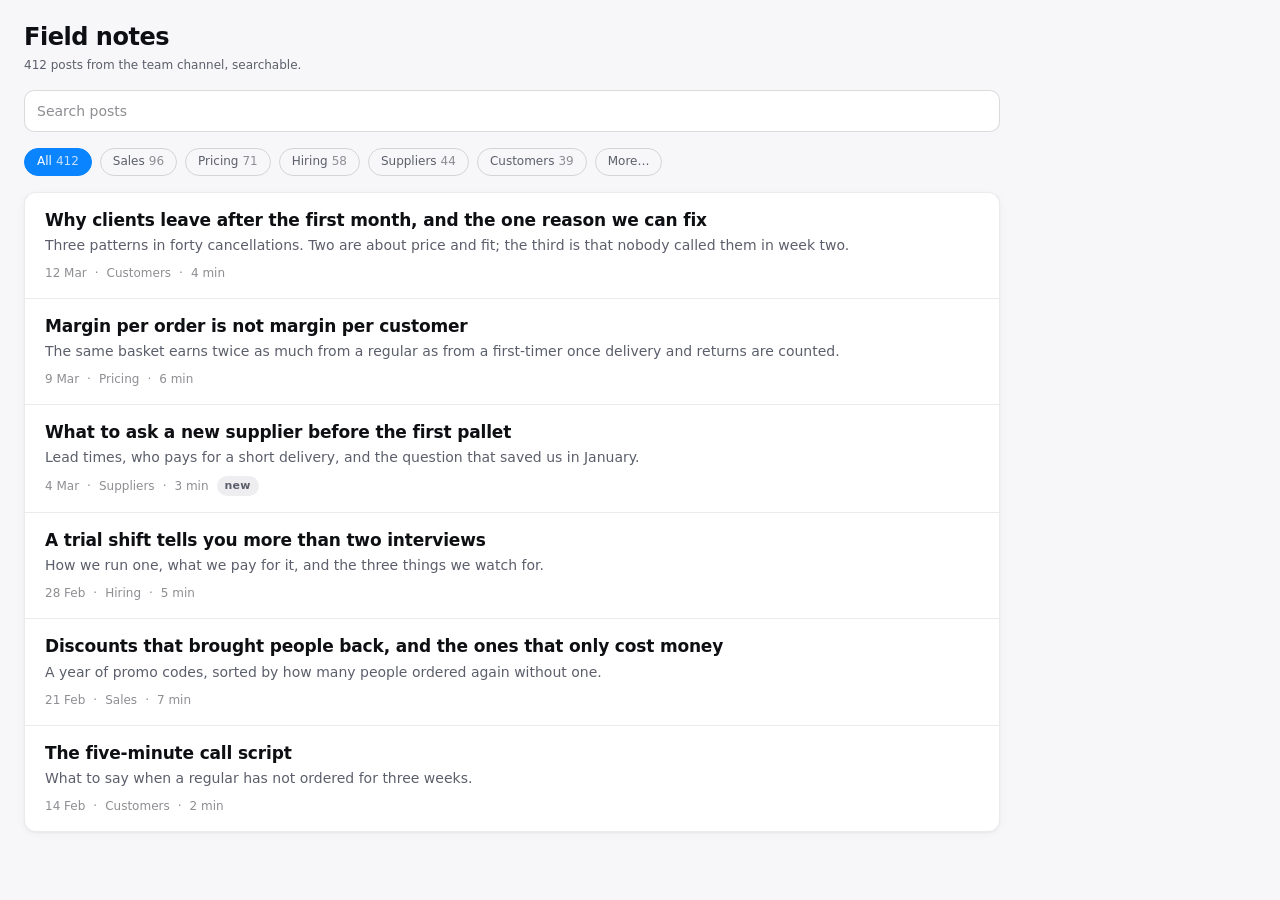
==== templates/patterns/index.html @ 23651fee "feat: screens people read, and a database template that lasts past one request (2.12.0) A third app " ====
<!doctype html>
<html lang="en">
<head>
<meta charset="utf-8" />
<meta name="viewport" content="width=device-width, initial-scale=1, viewport-fit=cover" />
<title>patterns</title>

<!--
  THE TWO OTHER KINDS OF SCREEN, next to the starter's form-and-records one.

  `design.md` -> "What kind of screen is it" names three kinds: sorting,
  reading, entering. The starter shows entering and a short record list. This
  page shows the other two as they should look, built only from classes in
  the starter's app.css:

    #library   a list of TEXTS: chips to filter, a search field with a label,
               rows with a headline, an excerpt and metadata underneath
    #post      one text on its own screen: .reader, .article-title, .lead,
               .prose, .pull
    #orders    a list of RECORDS to go through: .row-title / .row-sub /
               .row-meta, a status badge on the few rows that need it

  Copy the markup, not the words. It is not part of any app and is not
  deployed; it exists so the shape you copy is a shape made for your kind of
  screen. Look at it framed, from the templates directory:

    python templates/preview.py --app templates
    http://127.0.0.1:8765/__shell?entry=/patterns/index.html%23library

  The <head> script is the starter's, shortened: handshake, appearance,
  device. A real app copies the starter's whole block.
-->
<script>
  (function () {
    var root = document.documentElement;
    var framed = false;
    var media = window.matchMedia('(prefers-color-scheme: dark)');
    root.dataset.appearance = media.matches ? 'dark' : 'light';
    window.__device = 'desktop';

    window.addEventListener('message', function (event) {
      var data = event.data;
      if (!data || typeof data.type !== 'string') return;
      var payload = data.payload || {};
      if (data.type === 'manaurum:init' || data.type === 'manaurum:theme-change') {
        framed = true;
        if (payload.appearance) root.dataset.appearance = payload.appearance;
        if (payload.accent) root.dataset.accent = payload.accent;
      }
      if ((data.type === 'manaurum:init' || data.type === 'manaurum:device-change') && payload.device) {
        window.__device = payload.device;
        if (document.body) document.body.dataset.device = payload.device;
      }
      if (data.type === 'manaurum:init') {
        event.source.postMessage({ type: 'manaurum:ready' }, event.origin);
      }
    });
  })();
</script>

<link rel="stylesheet" href="../v2-starter/src/static/app.css" />
</head>

<body>
  <div class="app">

    <!-- READING, the list. The headline is the content, so it is the biggest
         thing in the row and it wraps instead of truncating. Date, topic and
         length sit UNDER the text: they vary in length, and on the right
         they would make a jagged edge and squeeze the headline. -->
    <div data-view="library">
      <header class="page-header">
        <div>
          <h1>Field notes</h1>
          <p class="subtitle">412 posts from the team channel, searchable.</p>
        </div>
      </header>

      <div>
        <div class="toolbar">
          <!-- The forms rule still holds in a toolbar: a label exists, it is
               just not shown. `.toolbar > .field` takes the free width. -->
          <div class="field">
            <label class="field-label sr-only" for="q">Search posts</label>
            <input class="input" id="q" type="search" placeholder="Search posts" />
          </div>
        </div>

        <!-- Filters. Quiet until chosen; only the chosen one is accent.
             Seven, not thirteen: the rest would go behind a <select>. -->
        <div class="chips" role="group" aria-label="Topic" id="topics">
          <button class="chip" type="button" aria-pressed="true">All <span class="chip-n">412</span></button>
          <button class="chip" type="button" aria-pressed="false">Sales <span class="chip-n">96</span></button>
          <button class="chip" type="button" aria-pressed="false">Pricing <span class="chip-n">71</span></button>
          <button class="chip" type="button" aria-pressed="false">Hiring <span class="chip-n">58</span></button>
          <button class="chip" type="button" aria-pressed="false">Suppliers <span class="chip-n">44</span></button>
          <button class="chip" type="button" aria-pressed="false">Customers <span class="chip-n">39</span></button>
          <button class="chip" type="button" aria-pressed="false">More&hellip;</button>
        </div>
      </div>

      <section class="card card-flush">
        <ul class="list" id="posts">
          <li class="row row-text is-interactive" data-id="leave" tabindex="0">
            <div class="row-main">
              <span class="row-headline">Why clients leave after the first month, and the one reason we can fix</span>
              <span class="row-excerpt">Three patterns in forty cancellations. Two are about price and fit; the third is that nobody called them in week two.</span>
              <span class="row-foot"><span>12 Mar</span><span>Customers</span><span>4 min</span></span>
            </div>
          </li>
          <li class="row row-text is-interactive" data-id="margin" tabindex="0">
            <div class="row-main">
              <span class="row-headline">Margin per order is not margin per customer</span>
              <span class="row-excerpt">The same basket earns twice as much from a regular as from a first-timer once delivery and returns are counted.</span>
              <span class="row-foot"><span>9 Mar</span><span>Pricing</span><span>6 min</span></span>
            </div>
          </li>
          <li class="row row-text is-interactive" data-id="supplier" tabindex="0">
            <div class="row-main">
              <span class="row-headline">What to ask a new supplier before the first pallet</span>
              <span class="row-excerpt">Lead times, who pays for a short delivery, and the question that saved us in January.</span>
              <span class="row-foot"><span>4 Mar</span><span>Suppliers</span><span>3 min</span><span class="badge">new</span></span>
            </div>
          </li>
          <li class="row row-text is-interactive" data-id="hiring" tabindex="0">
            <div class="row-main">
              <span class="row-headline">A trial shift tells you more than two interviews</span>
              <span class="row-excerpt">How we run one, what we pay for it, and the three things we watch for.</span>
              <span class="row-foot"><span>28 Feb</span><span>Hiring</span><span>5 min</span></span>
            </div>
          </li>
          <li class="row row-text is-interactive" data-id="discounts" tabindex="0">
            <div class="row-main">
              <span class="row-headline">Discounts that brought people back, and the ones that only cost money</span>
              <span class="row-excerpt">A year of promo codes, sorted by how many people ordered again without one.</span>
              <span class="row-foot"><span>21 Feb</span><span>Sales</span><span>7 min</span></span>
            </div>
          </li>
          <li class="row row-text is-interactive" data-id="calls" tabindex="0">
            <div class="row-main">
              <span class="row-headline">The five-minute call script</span>
              <span class="row-excerpt">What to say when a regular has not ordered for three weeks.</span>
              <span class="row-foot"><span>14 Feb</span><span>Customers</span><span>2 min</span></span>
            </div>
          </li>
        </ul>
      </section>
    </div><!-- /view: library -->

    <!-- READING, one text. No card: the text is the surface. A reading
         screen has almost no accent - the back link and the links in the
         text. The pulled quote is grey on purpose. -->
    <div data-view="post" hidden>
      <article class="reader">
        <!-- The way back sits in the text column, not at the window edge:
             on a wide window the two would be a screen apart. -->
        <div class="toolbar">
          <a class="btn btn-ghost" href="#library">&larr; All posts</a>
        </div>
        <h1 class="article-title">Why clients leave after the first month, and the one reason we can fix</h1>
        <p class="article-meta"><span>12 March 2026</span><span>Customers</span><span>4 min read</span></p>
        <p class="lead">We read forty cancellation notes side by side. Most reasons were out of our hands. One was not, and it costs a phone call.</p>
        <div class="prose">
          <p>Every cancellation note since September went into one table: when the customer joined, how many orders they placed, what they wrote when they left. Forty of them, and three patterns.</p>
          <h2>Price and fit</h2>
          <p>Half left because the product was not for them, or not at that price. That is a question for the landing page, not for the first month, and <a href="#library">the pricing notes</a> cover it.</p>
          <blockquote class="pull">
            Nobody asked how the first two weeks went. I assumed nobody would notice if I stopped.
            <cite>one of the forty</cite>
          </blockquote>
          <h2>Silence in week two</h2>
          <p>The rest had one thing in common: no contact between the welcome message and the first invoice. The customers who got a call in week two stayed at three times the rate.</p>
          <ul>
            <li>Call on day ten, not day thirty.</li>
            <li>Ask one question: what almost made you stop?</li>
            <li>Write the answer down where the next person will see it.</li>
          </ul>
          <p>That is the whole change. It is in the call script from February.</p>
        </div>
      </article>
    </div><!-- /view: post -->

    <!-- SORTING. Records, so the old row is right: the name is a label, it
         truncates, and short even values (an amount, a date) hug the right.
         One badge, on the one row that needs a decision. One primary. -->
    <div data-view="orders" hidden>
      <header class="page-header">
        <div>
          <h1>Orders</h1>
          <p class="subtitle">This week, oldest first.</p>
        </div>
        <div class="header-actions">
          <button class="btn btn-primary" type="button">New order</button>
        </div>
      </header>

      <div class="chips" role="group" aria-label="Status">
        <button class="chip" type="button" aria-pressed="true">Open <span class="chip-n">7</span></button>
        <button class="chip" type="button" aria-pressed="false">Delivered <span class="chip-n">23</span></button>
        <button class="chip" type="button" aria-pressed="false">Cancelled <span class="chip-n">2</span></button>
      </div>

      <section class="card card-flush">
        <ul class="list">
          <li class="row is-interactive" data-id="312" tabindex="0">
            <div class="row-main"><span class="row-title">Ivanova Maria</span><span class="row-sub">#312 &middot; 4 items &middot; pickup</span></div>
            <span class="badge badge-danger">overdue</span>
            <span class="row-meta">2 480 ₽</span>
          </li>
          <li class="row is-interactive" data-id="313" tabindex="0">
            <div class="row-main"><span class="row-title">Petrov Alexei</span><span class="row-sub">#313 &middot; 1 item &middot; delivery</span></div>
            <span class="row-meta">890 ₽</span>
          </li>
          <li class="row is-interactive" data-id="314" tabindex="0">
            <div class="row-main"><span class="row-title">Kafe Solnce</span><span class="row-sub">#314 &middot; 12 items &middot; delivery</span></div>
            <span class="row-meta">14 200 ₽</span>
          </li>
          <li class="row is-interactive" data-id="315" tabindex="0">
            <div class="row-main"><span class="row-title">Sidorova Anna</span><span class="row-sub">#315 &middot; 2 items &middot; pickup</span></div>
            <span class="row-meta">1 150 ₽</span>
          </li>
          <li class="row is-interactive" data-id="316" tabindex="0">
            <div class="row-main"><span class="row-title">Orlov Dmitry</span><span class="row-sub">#316 &middot; 3 items &middot; delivery</span></div>
            <span class="row-meta">3 040 ₽</span>
          </li>
          <li class="row is-interactive" data-id="317" tabindex="0">
            <div class="row-main"><span class="row-title">Studio Linia</span><span class="row-sub">#317 &middot; 6 items &middot; delivery</span></div>
            <span class="row-meta">7 600 ₽</span>
          </li>
          <li class="row is-interactive" data-id="318" tabindex="0">
            <div class="row-main"><span class="row-title">Morozov Ilya</span><span class="row-sub">#318 &middot; 1 item &middot; pickup</span></div>
            <span class="row-meta">420 ₽</span>
          </li>
        </ul>
      </section>
    </div><!-- /view: orders -->

  </div>

<script>
  document.body.dataset.device = window.__device;

  // A chip group is single-choice here: one handler per group, and the state
  // lives in aria-pressed, which is also what paints it.
  document.querySelectorAll('.chips').forEach(function (group) {
    group.addEventListener('click', function (e) {
      var chip = e.target.closest('.chip');
      if (!chip) return;
      group.querySelectorAll('.chip').forEach(function (c) {
        c.setAttribute('aria-pressed', c === chip ? 'true' : 'false');
      });
    });
  });

  document.getElementById('posts').addEventListener('click', function (e) {
    var row = e.target.closest('.row[data-id]');
    if (row) location.hash = 'post';
  });

  var views = Array.prototype.slice.call(document.querySelectorAll('[data-view]'));
  function route() {
    var name = location.hash.slice(1).split('/')[0];
    var known = views.some(function (el) { return el.dataset.view === name; });
    views.forEach(function (el) { el.hidden = el.dataset.view !== (known ? name : 'library'); });
  }
  window.addEventListener('hashchange', route);
  route();
</script>
</body>
</html>
---- templates/v2-starter/src/static/app.css ----
/* ============================================================================
   my-app — stylesheet
   ----------------------------------------------------------------------------
   A v2 app is an ISOLATED IFRAME that serves its own CSS. Nothing from the
   Manaurum shell cascades in: no reset, no fonts, no tokens, no component
   classes. That is the whole design contract. You are not styling a React
   island inside our app — you are building a small, self-contained web page
   that has to look like it belongs next to ours.

   So this file is deliberately complete: it is the design system for your app.
   Copy it, keep the token names, and restyle by changing values at the top
   rather than sprinkling one-off colours through your markup.

   WHY THESE TOKEN NAMES. They are the Manaurum OS names, copied verbatim from
   the OS stylesheet (`frontend/src/app/globals.css`, mirrored publicly at
   https://manaurum.com/api/library/tokens.css). Keeping the names means that
   when the shared design system becomes a dependable dependency (MAN-1401),
   swapping to it is one `<link>` — and none of the rules below have to move.

   Why the values are vendored here instead of `<link>`-ing that public file
   today: a stylesheet has no graceful degradation. A dynamically-imported SDK
   can fall back to `fetch()`, but a `<link>` that fails to load leaves your
   user staring at unstyled HTML. The public file also currently documents a
   hostname that does not resolve and is missing two of the eight OS accents.
   Vendoring is the boring, correct choice until that is settled.

   THREE RULES THIS FILE ENCODES, because they are the ones that get missed:
     1. The OS draws the title bar. Never draw your own.
     2. Fill the content area. No margin against the window edge.
     3. Appearance (light/dark) and accent come from the SHELL, not from the
        browser. `index.html` sets `data-appearance` / `data-accent` on <html>;
        every colour below reads off those. See the handshake there.
   ========================================================================= */

/* ── Tokens: light (the default) ─────────────────────────────────────────── */

:root {
  /* Type. Matches the OS stack. No webfont on purpose: a font that arrives
     late reflows your app, and one that fails to arrive changes its metrics.
     If you want the Manaurum brand faces (Hanken Grotesk + Newsreader), self
     -host them in your own image rather than hot-linking a CDN. */
  --font-text: "SF Pro Text", "Inter", system-ui, -apple-system, BlinkMacSystemFont, sans-serif;
  --font-display: "SF Pro Display", "Inter", system-ui, -apple-system, BlinkMacSystemFont, sans-serif;
  --font-mono: ui-monospace, SFMono-Regular, "SF Mono", Menlo, Consolas, monospace;

  --fs-caption: 11px;  --fs-footnote: 12px; --fs-body: 13px;
  --fs-body-lg: 14px;  --fs-callout: 15px;  --fs-subhead: 17px;
  --fs-title-3: 20px;  --fs-title-2: 24px;

  --fw-regular: 400; --fw-medium: 500; --fw-semibold: 600; --fw-bold: 700;
  /* `--lh-normal` is for labels, rows and short copy. Four paragraphs in a
     row at 1.5 are tiring to read; long-form text takes `--lh-relaxed`, which
     is what `.prose` below uses. Same names and values as the OS. */
  --lh-tight: 1.15;  --lh-snug: 1.3;   --lh-normal: 1.5;  --lh-relaxed: 1.7;
  --ls-tight: -0.02em;

  /* Spacing. Every gap and pad below comes from this scale — that single
     habit is most of what makes a layout look designed rather than assembled. */
  --space-1: 4px;  --space-2: 8px;  --space-3: 12px; --space-4: 16px;
  --space-5: 20px; --space-6: 24px; --space-8: 32px; --space-10: 40px;
  --space-12: 48px;

  /* Layout. `design.md` caps a page at 1024px: text lines that run the
     full width of a maximised window are unreadable. */
  --container-lg: 1024px;

  --radius-button: 8px; --radius-input: 10px; --radius-card: 12px;
  --radius-panel: 16px; --radius-pill: 9999px;

  --motion-fast: 120ms; --motion-normal: 200ms;
  --ease-standard: cubic-bezier(0.4, 0, 0.2, 1);
  --ease-spring: cubic-bezier(0.32, 0.72, 0, 1);

  /* Surfaces. An app iframe is opaque — it is not composited over the
     wallpaper — so these are the OS's SOLID window values, not its
     translucent ones.

     Note the direction: in light the page recedes and cards come forward
     (white on grey); in dark it inverts (cards lighter than the page).
     Getting that backwards is the single most common reason a dark theme
     looks flat. */
  --app-bg: #f7f7f9;
  --surface-card: #ffffff;
  --surface-panel: #eeeef1;
  --surface-input: #ffffff;
  --surface-hover: rgba(0, 0, 0, 0.04);
  --surface-active: rgba(0, 0, 0, 0.08);

  --border-hairline: rgba(0, 0, 0, 0.08);
  --border-hairline-strong: rgba(0, 0, 0, 0.14);

  --text-primary: #0e0f12;
  --text-secondary: #5c5f6b;
  --text-tertiary: #8e8e93;
  --text-inverted: #ffffff;

  --shadow-card: 0 1px 2px rgba(0, 0, 0, 0.04), 0 2px 8px rgba(0, 0, 0, 0.04);
  --shadow-button: 0 1px 2px rgba(0, 0, 0, 0.08);

  --color-danger: #e5484d;  --color-danger-soft: rgba(229, 72, 77, 0.10);
  --color-success: #16a34a; --color-success-soft: rgba(22, 163, 74, 0.10);
  --color-warning: #f59e0b; --color-warning-soft: rgba(245, 158, 11, 0.12);

  /* Accent default. Overridden by [data-accent] below. */
  --accent: #0a84ff;
  --accent-hover: #3395ff;
  --accent-soft: rgba(10, 132, 255, 0.12);
  --accent-contrast: #ffffff;

  color-scheme: light;
}

/* ── Tokens: dark ────────────────────────────────────────────────────────────
   One block, no media query. `index.html` ALWAYS writes data-appearance —
   from the shell when framed, from prefers-color-scheme when standalone — so
   there is exactly one source of truth and no duplicated token list. */

:root[data-appearance="dark"] {
  --app-bg: #17171a;
  --surface-card: #212126;
  --surface-panel: #2a2a30;
  --surface-input: #1a1a1e;
  --surface-hover: rgba(255, 255, 255, 0.06);
  --surface-active: rgba(255, 255, 255, 0.10);

  --border-hairline: rgba(255, 255, 255, 0.10);
  --border-hairline-strong: rgba(255, 255, 255, 0.18);

  --text-primary: #f5f5f7;
  --text-secondary: #9a9da8;
  --text-tertiary: #7c7f88;
  --text-inverted: #0e0f12;

  --shadow-card: 0 1px 2px rgba(0, 0, 0, 0.3), 0 2px 8px rgba(0, 0, 0, 0.3);
  --shadow-button: 0 1px 2px rgba(0, 0, 0, 0.5);

  --color-danger: #ff6369;  --color-danger-soft: rgba(255, 99, 105, 0.16);
  --color-success: #30d158; --color-success-soft: rgba(48, 209, 88, 0.16);
  --color-warning: #ffb340; --color-warning-soft: rgba(255, 179, 64, 0.16);

  color-scheme: dark;
}

/* ── Accents ─────────────────────────────────────────────────────────────────
   The user picks one of these in OS Settings; the shell tells your app which.
   Values copied verbatim from globals.css so your app matches the desktop
   around it. Anything unrecognised keeps the core-blue default above. */

:root[data-accent="core-blue"] { --accent: #0a84ff; --accent-hover: #3395ff; --accent-soft: rgba(10,132,255,.12); --accent-contrast: #fff; }
:root[data-accent="teal"]      { --accent: #5ac8fa; --accent-hover: #76d2fb; --accent-soft: rgba(90,200,250,.14);  --accent-contrast: #0e0f12; }
:root[data-accent="lavender"]  { --accent: #b49dff; --accent-hover: #c3b1ff; --accent-soft: rgba(180,157,255,.16); --accent-contrast: #0e0f12; }
:root[data-accent="coral"]     { --accent: #ff9b85; --accent-hover: #ffae9b; --accent-soft: rgba(255,155,133,.14); --accent-contrast: #0e0f12; }
:root[data-accent="rose"]      { --accent: #ff6ca0; --accent-hover: #ff87b3; --accent-soft: rgba(255,108,160,.14); --accent-contrast: #fff; }
:root[data-accent="graphite"]  { --accent: #8e8e93; --accent-hover: #a2a2a7; --accent-soft: rgba(142,142,147,.14); --accent-contrast: #fff; }
:root[data-accent="amber"]     { --accent: #f59e0b; --accent-hover: #fbbf24; --accent-soft: rgba(245,158,11,.12);  --accent-contrast: #0e0f12; }
:root[data-accent="green"]     { --accent: #30d158; --accent-hover: #4add6e; --accent-soft: rgba(48,209,88,.14);   --accent-contrast: #0e0f12; }

/* ── Reset + page shell ─────────────────────────────────────────────────── */

*, *::before, *::after { box-sizing: border-box; }

/* The `hidden` attribute is only `display: none` in the BROWSER's stylesheet,
   and any author `display` rule beats it — including `.empty { display: flex }`
   and `.kv { display: grid }` below. Without this line `el.hidden = true`
   silently does nothing and you get an empty state stacked on top of the list
   it was supposed to replace. Keep it. */
[hidden] { display: none !important; }

/* The scroll contract, and the reason `.app` below says `min-height` and not
   `height`. The OS window's content area is `overflow: auto`, which scrolls a
   BUILTIN app; it can never scroll yours, because your app is an iframe sized
   to `height: 100%` of that box and is therefore never taller than it. So the
   document here is the scroller, and everything below it is free to grow.

   Put `overflow: hidden` and a fixed `height` on a root instead, and the
   bottom of every long page becomes unreachable — no scrollbar, anywhere.
   Adding `overflow: auto` to a child does NOT fix that on its own: a block
   with auto height grows to fit its content and never overflows. A fixed
   shell needs the root to be a flex column, `flex: 1` AND `overflow: auto` on
   the element holding the content, and `min-height: 0` on the flex items in
   between. That is what a design mockup's `overflow: hidden` costs you when
   it is ported — it was the mockup drawing a fake window frame. See "Window
   rules" in manaurum-app/references/design.md. */
html, body { height: 100%; }

body {
  margin: 0;
  background: var(--app-bg);
  color: var(--text-primary);
  font-family: var(--font-text);
  font-size: var(--fs-body-lg);
  line-height: var(--lh-normal);
  -webkit-font-smoothing: antialiased;
}

/* Without this a link is the browser's #0000ee, which follows neither the
   accent nor the dark appearance. */
a { color: var(--accent); text-underline-offset: 2px; }

/* The OS window is the frame. `.app` fills it and owns the ONLY outer
   padding in the app — rule 2 at the top of this file. */
.app {
  display: flex;
  flex-direction: column;
  min-height: 100%;
  padding: var(--space-6);
  gap: var(--space-4);
  max-width: var(--container-lg, 1024px);
}

/* A view (see the router in index.html) is a column of cards with the same
   rhythm as `.app` itself. Without this the cards inside a view touch: `.app`
   spaces its OWN children, and once views existed its only child was the
   view. That shipped in the starter from 2.9.0 to 2.11.0. */
.app > [data-view] {
  display: flex;
  flex-direction: column;
  gap: var(--space-4);
}

/* ── Header ──────────────────────────────────────────────────────────────────
   A page title, a one-line explanation, and actions on the right. This is the
   default top of an app; it is not a title bar (the OS draws that). */

.page-header {
  display: flex;
  align-items: flex-start;
  justify-content: space-between;
  gap: var(--space-4);
}

.page-header h1 {
  margin: 0;
  font-family: var(--font-display);
  font-size: var(--fs-title-2);
  font-weight: var(--fw-bold);
  letter-spacing: var(--ls-tight);
  line-height: var(--lh-tight);
}

.page-header .subtitle {
  margin: var(--space-1) 0 0;
  color: var(--text-secondary);
  font-size: var(--fs-footnote);
}

.header-actions { display: flex; gap: var(--space-2); flex-shrink: 0; }

/* ── Deliberately absent: .tab, .tabs, .sidebar, .switch ─────────────────────
   These are missing on purpose. They are not a gap in the library for you to
   close yourself — an app that adds them gets sent back.

   An app window is often 900px wide and lives inside a desktop that already
   has navigation, so a tab bar or a sidebar spends a third of the width
   repeating what the OS already told the user. If a page needs sections,
   stack them as cards. If it needs two views, use two `.btn-ghost`s and a URL
   fragment per view (see `index.html`). If it needs a boolean, use a checkbox
   with a `.field-label`. The one narrow exception is a list that genuinely
   drives a detail pane, and that is `.list` + `.row`, not a new component.
   A set of FILTERS is not navigation at all: that is `.chips`, further down.

   references/design.md -> Never. `templates/check_ui.py` fails on a
   `tab` / `tabs` / `sidebar` class, so this is checked, not just asked. */

/* ── Card / panel ────────────────────────────────────────────────────────────
   The default container. Group related things in one card; do not wrap every
   element in its own. `.card-title` is the small uppercase eyebrow. */

.card {
  background: var(--surface-card);
  border: 1px solid var(--border-hairline);
  border-radius: var(--radius-card);
  box-shadow: var(--shadow-card);
  padding: var(--space-5);
}

.card-title {
  margin: 0 0 var(--space-1);
  font-size: var(--fs-caption);
  font-weight: var(--fw-bold);
  text-transform: uppercase;
  letter-spacing: 0.06em;
  color: var(--text-tertiary);
}

.card-hint {
  margin: 0 0 var(--space-4);
  color: var(--text-secondary);
  font-size: var(--fs-footnote);
}

/* A card whose rows go edge to edge: kill the padding, let rows own it.
   `.card-head` re-pads just the heading so the hairlines still run full width. */
.card.card-flush { padding: 0; overflow: hidden; }
.card-flush .card-head { padding: var(--space-5) var(--space-5) var(--space-3); }
.card-flush .card-head .card-hint { margin-bottom: 0; }

/* ── List + rows ─────────────────────────────────────────────────────────────
   THE most common shape in a real app. A list is rows separated by hairlines,
   never boxes-inside-boxes. `.row-main` takes the space, `.row-meta` hugs
   right. Use <ul> so it is a list to a screen reader too.

   A ROW IS AN <li>, EVEN WHEN IT IS CLICKABLE. `<button class="row">` is the
   obvious guess and it is wrong: a button brings its own ButtonFace
   background, its own border, Arial over your tokens, and a width that hugs
   its content, so the list stops reaching the edge of the card. That shipped.
   The neutralisers below undo it if you do reach for a button anyway — but the
   shape you want is:

     <li class="row is-interactive" data-id="42" tabindex="0">…</li>

   with one click handler on the <ul>. `.is-interactive` is not decoration: it
   is what supplies the cursor, the hover, and the focus ring. */

.list { margin: 0; padding: 0; list-style: none; }

.row {
  display: flex;
  align-items: center;
  gap: var(--space-3);
  padding: var(--space-3) var(--space-5);
  border-top: 1px solid var(--border-hairline);
  transition: background var(--motion-fast) var(--ease-standard);
  /* Neutralisers, for a row built from <button> or <a> despite the above.
     `.btn` does the same thing four blocks down; a row needs it just as much. */
  appearance: none;
  -webkit-appearance: none;
  border-left: 0; border-right: 0; border-bottom: 0;
  background: none;
  font: inherit;
  color: inherit;
  text-align: left;
  text-decoration: none;
  width: 100%;
}

.list > .row:first-child { border-top: none; }

/* Only make rows look interactive if they ARE. A hover state on a row that
   does nothing is a promise the app does not keep. */
.row.is-interactive { cursor: pointer; }
.row.is-interactive:hover { background: var(--surface-hover); }
.row.is-interactive:active { background: var(--surface-active); }

.row-main { min-width: 0; flex: 1; }

/* `display: block` is load-bearing, not tidiness. These are usually <span>s,
   and an inline element ignores `text-overflow: ellipsis` and sits on the same
   line as its sibling — so a title and its subtitle run together into one
   string that then overflows instead of truncating. */
.row-title {
  display: block;
  font-size: var(--fs-body-lg);
  font-weight: var(--fw-medium);
  /* Long user-supplied strings truncate rather than break the layout. */
  overflow: hidden; text-overflow: ellipsis; white-space: nowrap;
}

.row-sub {
  display: block;
  margin-top: 2px;
  font-size: var(--fs-footnote);
  color: var(--text-secondary);
  overflow: hidden; text-overflow: ellipsis; white-space: nowrap;
}

/* `.row-meta` hugs the right edge, which only works for SHORT values of
   similar length: a date, a count, an amount. A category name is neither -
   thirteen categories of different lengths make the right edge jagged and the
   long ones push the title into an ellipsis. Variable-length metadata goes in
   `.row-foot`, under the text. The cap below keeps a long value from eating
   the row when it lands here anyway. */
.row-meta {
  flex-shrink: 0;
  max-width: 40%;
  font-size: var(--fs-footnote);
  color: var(--text-tertiary);
  font-variant-numeric: tabular-nums;
  overflow: hidden; text-overflow: ellipsis; white-space: nowrap;
}

/* ── Rows for TEXT: a list of things people read ─────────────────────────────
   `.row-title` is built for records - "Ivanov I.", "order #312" - where the
   name is a label and truncating it costs nothing. In a list of articles,
   posts or documents the title IS the content, and one typographic step
   (14/500 against 12) is not enough for an eye scanning a hundred rows: the
   headline and its summary read as equally important. So a text row gets a
   bigger, heavier headline that wraps, an excerpt clamped to two lines, and
   its metadata UNDER the text rather than on the right:

     <li class="row row-text is-interactive" data-id="42" tabindex="0">
       <div class="row-main">
         <span class="row-headline">Why clients leave after the first month</span>
         <span class="row-excerpt">Three reasons, and the one that is fixable…</span>
         <span class="row-foot"><span>12 Mar</span><span>Sales</span></span>
       </div>
     </li>
*/
.row.row-text { align-items: flex-start; padding-top: var(--space-4); padding-bottom: var(--space-4); }

.row-headline {
  display: -webkit-box;
  -webkit-box-orient: vertical;
  -webkit-line-clamp: 2;
  line-clamp: 2;
  overflow: hidden;
  font-family: var(--font-display);
  font-size: var(--fs-subhead);
  font-weight: var(--fw-semibold);
  line-height: var(--lh-snug);
  letter-spacing: -0.01em;
  color: var(--text-primary);
}

.row-excerpt {
  display: -webkit-box;
  -webkit-box-orient: vertical;
  -webkit-line-clamp: 2;
  line-clamp: 2;
  overflow: hidden;
  margin-top: var(--space-1);
  font-size: var(--fs-body-lg);
  line-height: var(--lh-normal);
  color: var(--text-secondary);
}

/* Metadata under the text, separated by a middle dot, free to wrap. */
.row-foot {
  display: flex;
  flex-wrap: wrap;
  align-items: center;
  gap: var(--space-1) var(--space-2);
  margin-top: var(--space-2);
  font-size: var(--fs-footnote);
  color: var(--text-tertiary);
  font-variant-numeric: tabular-nums;
}
.row-foot > * + *::before {
  content: "\00B7";
  margin-right: var(--space-2);
  color: var(--text-tertiary);
}
/* A badge is its own separator - a dot inside the pill reads as part of it. */
.row-foot > .badge::before { content: none; }

/* ── Buttons ─────────────────────────────────────────────────────────────────
   One primary action per view. Everything else is secondary or ghost. */

.btn {
  display: inline-flex;
  align-items: center;
  justify-content: center;
  gap: var(--space-2);
  padding: var(--space-2) var(--space-4);
  min-height: 32px;
  border: 1px solid transparent;
  border-radius: var(--radius-button);
  font-family: inherit;
  font-size: var(--fs-body);
  font-weight: var(--fw-semibold);
  line-height: 1;
  cursor: pointer;
  white-space: nowrap;
  transition: background var(--motion-fast) var(--ease-standard),
              border-color var(--motion-fast) var(--ease-standard),
              opacity var(--motion-fast) var(--ease-standard);
}

.btn-primary {
  background: var(--accent);
  color: var(--accent-contrast);
  box-shadow: var(--shadow-button);
}
.btn-primary:hover:not(:disabled) { background: var(--accent-hover); }

.btn-secondary {
  background: transparent;
  color: var(--text-primary);
  border-color: var(--border-hairline-strong);
}
.btn-secondary:hover:not(:disabled) { background: var(--surface-hover); }

.btn-ghost { background: transparent; color: var(--accent); }
.btn-ghost:hover:not(:disabled) { background: var(--accent-soft); }

.btn-danger { background: var(--color-danger); color: #fff; }

.btn:disabled { opacity: 0.5; cursor: default; }

/* A link styled as a button is a normal thing to want ("Open the original"),
   and without this it arrives underlined. */
a.btn { text-decoration: none; }

/* A horizontal strip of controls above a list: filter, search, a ghost action.
   `gap` + `flex-wrap` is the whole component; without it every app invents its
   own margins and they never line up.

   The search box takes the free width whether it is a bare `.input` or - as
   the forms rule asks - an `.input` inside a `.field` with a label. Until
   2.12.0 only the bare form worked: `flex: 1` landed on the wrapper's child,
   the `.field` stayed content-sized, and the input collapsed. In a toolbar the
   label may be `.sr-only`; it still has to exist. */
.toolbar {
  display: flex;
  align-items: center;
  gap: var(--space-2);
  flex-wrap: wrap;
  margin-bottom: var(--space-4);
}
.toolbar > .input,
.toolbar > .field { flex: 1; min-width: 160px; }
.toolbar > .field { margin-bottom: 0; }
.toolbar-spacer { flex: 1; }

/* ── Filters: .chips ─────────────────────────────────────────────────────────
   A set of filters (categories, statuses, date ranges) is in half the apps
   anyone builds, and before 2.12.0 this file had nothing for it - so filters
   were built from `.btn-ghost`, which is ACCENT-coloured. Thirteen categories
   became thirteen blue buttons that shouted over the content and took half
   the first screen, with no rule broken.

   A chip is quiet until it is chosen: secondary text on a hairline. Only the
   selected one takes the accent, so the accent points at the one thing that
   is different. Mark it with `aria-pressed` (or `.is-on`) so the state is
   announced, not just painted:

     <div class="chips" role="group" aria-label="Category">
       <button class="chip" type="button" aria-pressed="true">All <span class="chip-n">1679</span></button>
       <button class="chip" type="button" aria-pressed="false">Sales <span class="chip-n">212</span></button>
     </div>

   More than about seven options stops being a row of chips and becomes a
   wall: show the busiest few and put the rest behind a `<select class="input">`
   or a final "More" chip. On mobile the row scrolls sideways instead of
   wrapping (see the Mobile block). */
.chips {
  display: flex;
  flex-wrap: wrap;
  align-items: center;
  gap: var(--space-2);
  margin: 0;
  padding: 0;
  list-style: none;
}

.chip {
  appearance: none;
  -webkit-appearance: none;
  display: inline-flex;
  align-items: center;
  gap: var(--space-1);
  min-height: 28px;
  padding: var(--space-1) var(--space-3);
  border: 1px solid var(--border-hairline-strong);
  border-radius: var(--radius-pill);
  background: transparent;
  color: var(--text-secondary);
  font: inherit;
  font-size: var(--fs-footnote);
  font-weight: var(--fw-medium);
  line-height: var(--lh-snug);
  white-space: nowrap;
  cursor: pointer;
  transition: background var(--motion-fast) var(--ease-standard),
              color var(--motion-fast) var(--ease-standard),
              border-color var(--motion-fast) var(--ease-standard);
}
.chip:hover { background: var(--surface-hover); color: var(--text-primary); }

/* Solid accent with `--accent-contrast`, not accent text on `--accent-soft`:
   teal, lavender and amber text on a pale tint is unreadable in light mode,
   and the selected filter is the one label that must be read. */
.chip.is-on,
.chip[aria-pressed="true"] {
  background: var(--accent);
  border-color: var(--accent);
  color: var(--accent-contrast);
}

/* A count inside a chip ("Sales 212"). Quieter than the label it belongs to. */
.chip-n {
  font-weight: var(--fw-regular);
  font-variant-numeric: tabular-nums;
  color: var(--text-tertiary);
}
.chip.is-on .chip-n,
.chip[aria-pressed="true"] .chip-n { color: inherit; opacity: 0.75; }

/* Search hit highlighting. The browser default is yellow, and gold/yellow is
   banned across Manaurum surfaces — so it is defined here rather than left to
   be reinvented. */
mark {
  background: var(--accent-soft);
  color: inherit;
  border-radius: 3px;
  padding: 0 2px;
}

/* Keyboard focus must stay visible. Do not replace this with outline:none. */
.btn:focus-visible,
.chip:focus-visible,
.input:focus-visible,
.row.is-interactive:focus-visible {
  outline: 2px solid var(--accent);
  outline-offset: 2px;
}

/* ── Forms ───────────────────────────────────────────────────────────────────
   Label above input, help text below, action bar last. Never rely on
   placeholder text as the label — it vanishes the moment someone types. */

.field { display: block; margin-bottom: var(--space-4); }

.field-label {
  display: block;
  margin-bottom: var(--space-2);
  font-size: var(--fs-footnote);
  font-weight: var(--fw-semibold);
  color: var(--text-secondary);
}

.input {
  display: block;
  width: 100%;
  padding: var(--space-3);
  background: var(--surface-input);
  color: var(--text-primary);
  border: 1px solid var(--border-hairline-strong);
  border-radius: var(--radius-input);
  font-family: inherit;
  font-size: var(--fs-body-lg);
  transition: border-color var(--motion-fast) var(--ease-standard);
}
.input:focus { border-color: var(--accent); }
.input::placeholder { color: var(--text-tertiary); }

textarea.input { min-height: 96px; resize: vertical; }

.field-help {
  margin: var(--space-2) 0 0;
  font-size: var(--fs-footnote);
  color: var(--text-tertiary);
}

.form-actions {
  display: flex;
  align-items: center;
  gap: var(--space-3);
}

/* ── Badges ─────────────────────────────────────────────────────────────── */

.badge {
  display: inline-flex;
  align-items: center;
  padding: 2px var(--space-2);
  border-radius: var(--radius-pill);
  font-size: var(--fs-caption);
  font-weight: var(--fw-semibold);
  letter-spacing: 0.02em;
  background: var(--surface-panel);
  color: var(--text-secondary);
  white-space: nowrap;
}

.badge-accent  { background: var(--accent-soft);        color: var(--accent); }
.badge-success { background: var(--color-success-soft); color: var(--color-success); }
.badge-warning { background: var(--color-warning-soft); color: var(--color-warning); }
.badge-danger  { background: var(--color-danger-soft);  color: var(--color-danger); }

/* ── Empty state ─────────────────────────────────────────────────────────────
   Every list and every filter needs one. An empty list with no empty state
   reads as a broken app. Say what would be here, and offer the action that
   puts something here — a dead end is the failure mode, not the blank space. */

.empty {
  display: flex;
  flex-direction: column;
  align-items: center;
  text-align: center;
  padding: var(--space-12) var(--space-6);
  gap: var(--space-2);
}

.empty-glyph {
  width: 44px; height: 44px;
  display: grid; place-items: center;
  margin-bottom: var(--space-2);
  border-radius: var(--radius-pill);
  background: var(--surface-panel);
  color: var(--text-tertiary);
  font-size: var(--fs-title-3);
}

.empty-title {
  margin: 0;
  font-size: var(--fs-callout);
  font-weight: var(--fw-semibold);
}

.empty-body {
  margin: 0;
  max-width: 42ch;
  font-size: var(--fs-footnote);
  color: var(--text-secondary);
}

.empty .btn { margin-top: var(--space-3); }

/* ── Loading ─────────────────────────────────────────────────────────────────
   Skeletons, not the word "Loading…". A skeleton in the shape of the content
   keeps the layout from jumping when data lands, which is most of what makes
   an app feel fast. Give every skeleton an explicit width. */

.skeleton {
  border-radius: var(--radius-button);
  background: linear-gradient(
    90deg,
    var(--surface-panel) 25%,
    var(--surface-hover) 37%,
    var(--surface-panel) 63%
  );
  background-size: 400% 100%;
  animation: skeleton-sweep 1.4s var(--ease-standard) infinite;
}

.skeleton-line { height: 12px; margin-bottom: var(--space-2); }
.skeleton-line:last-child { margin-bottom: 0; }
.skeleton-line.w-40 { width: 40%; }
.skeleton-line.w-60 { width: 60%; }
.skeleton-line.w-80 { width: 80%; }

@keyframes skeleton-sweep {
  from { background-position: 100% 50%; }
  to   { background-position: 0 50%; }
}

/* ── Inline status ───────────────────────────────────────────────────────────
   For "saved" / "save failed" next to the button that caused it. Put feedback
   where the action was, not in a corner of the screen. */

/* margin:0 because this is often a <p>, and a browser default margin here
   opens a gap that looks like a layout bug. */
.status { margin: 0; font-size: var(--fs-footnote); color: var(--text-secondary); }
.status-success { color: var(--color-success); }
.status-error { color: var(--color-danger); }

/* ── Key/value pairs ───────────────────────────────────────────────────── */

.kv { display: grid; grid-template-columns: auto 1fr; gap: var(--space-2) var(--space-5); margin: 0; }
.kv dt { color: var(--text-secondary); font-size: var(--fs-footnote); }
.kv dd { margin: 0; font-family: var(--font-mono); font-size: var(--fs-footnote); overflow-wrap: anywhere; }

/* ── Reading: long text on its own screen ────────────────────────────────────
   Everything above is built for records: a base size of 13-14px, metadata on
   the right, titles that truncate. That is right for "entity + fields +
   actions" and wrong for an app where a person READS - a knowledge base, a
   feed, an archive of documents, long notes. Those need a column that stops
   before the lines get too long, a headline scale, and body text set for
   paragraphs rather than labels.

     <article class="reader">
       <h1 class="article-title">Why clients leave after the first month</h1>
       <p class="article-meta"><span>12 March</span><span>Sales</span><span>4 min</span></p>
       <p class="lead">One paragraph that says what the piece is about.</p>
       <div class="prose"> …paragraphs, lists, <blockquote class="pull">… </div>
     </article>

   A reading screen still sits inside `.app`; the column centres itself in
   whatever width the window has. It usually needs no card around it - the
   text is the surface. */

.reader {
  width: 100%;
  max-width: 68ch;          /* ~65-75 characters per line is the readable band */
  margin-inline: auto;
  padding-block: var(--space-2) var(--space-10);
}

.article-title {
  margin: 0;
  font-family: var(--font-display);
  font-size: var(--fs-title-2);
  font-weight: var(--fw-bold);
  line-height: var(--lh-tight);
  letter-spacing: var(--ls-tight);
  text-wrap: balance;
}

/* Date, source, reading time. Same middle-dot rhythm as `.row-foot`. */
.article-meta {
  display: flex;
  flex-wrap: wrap;
  gap: var(--space-1) var(--space-2);
  margin: var(--space-3) 0 0;
  font-size: var(--fs-footnote);
  color: var(--text-tertiary);
}
.article-meta > * + *::before {
  content: "\00B7";
  margin-right: var(--space-2);
}

.lead {
  margin: var(--space-5) 0 0;
  font-size: var(--fs-subhead);
  line-height: var(--lh-snug);
  color: var(--text-secondary);
  text-wrap: pretty;
}

/* Body copy for paragraphs: one size up from the UI, and `--lh-relaxed`. */
.prose {
  margin-top: var(--space-6);
  font-size: var(--fs-callout);
  line-height: var(--lh-relaxed);
  color: var(--text-primary);
  overflow-wrap: break-word;
}
.prose > * { margin: 0; }
.prose > * + * { margin-top: var(--space-4); }
.prose > h2 + *,
.prose > h3 + * { margin-top: var(--space-2); }
.prose h2,
.prose h3 {
  font-family: var(--font-display);
  font-weight: var(--fw-semibold);
  line-height: var(--lh-snug);
  letter-spacing: -0.01em;
}
.prose h2 { font-size: var(--fs-title-3); }
.prose h3 { font-size: var(--fs-subhead); }
.prose > h2,
.prose > h3 { margin-top: var(--space-8); }
.prose ul,
.prose ol { padding-left: var(--space-6); }
.prose li + li { margin-top: var(--space-1); }
.prose a { text-decoration: underline; text-decoration-thickness: 1px; }
.prose img { display: block; max-width: 100%; height: auto; border-radius: var(--radius-card); }
.prose code {
  font-family: var(--font-mono);
  font-size: 0.9em;
  padding: 1px 4px;
  border-radius: 4px;
  background: var(--surface-panel);
}
.prose hr { border: 0; border-top: 1px solid var(--border-hairline); }

/* A pulled quote or a callout inside the text. Deliberately NOT accent: a
   reading screen has one thing to look at, and it is the text. */
.pull {
  margin-block: var(--space-6);
  padding: var(--space-1) 0 var(--space-1) var(--space-5);
  border-left: 3px solid var(--border-hairline-strong);
  font-family: var(--font-display);
  font-size: var(--fs-subhead);
  line-height: var(--lh-snug);
  color: var(--text-primary);
}
.pull cite,
.pull footer {
  display: block;
  margin-top: var(--space-2);
  font-family: var(--font-text);
  font-size: var(--fs-footnote);
  font-style: normal;
  color: var(--text-tertiary);
}

/* ── Utilities ──────────────────────────────────────────────────────────── */

.muted { color: var(--text-secondary); }
.mono { font-family: var(--font-mono); font-size: var(--fs-footnote); }
.stack { display: flex; flex-direction: column; gap: var(--space-4); }

/* Visually hidden but announced. For labels a sighted user gets from context. */
.sr-only {
  position: absolute; width: 1px; height: 1px; padding: 0; margin: -1px;
  overflow: hidden; clip: rect(0 0 0 0); white-space: nowrap; border: 0;
}

/* ── Mobile ──────────────────────────────────────────────────────────────────
   Driven by data-device from the shell, NOT by a width media query: an app
   window can be narrow on a desktop, and a phone opens your app full screen.
   The shell is the only thing that actually knows. */

body[data-device="mobile"] .app { padding: var(--space-4) var(--space-4) var(--space-10); }
body[data-device="mobile"] .page-header { flex-direction: column; align-items: stretch; }
body[data-device="mobile"] .page-header h1 { font-size: var(--fs-title-3); }
body[data-device="mobile"] .row { padding: var(--space-3) var(--space-4); }
body[data-device="mobile"] .card { padding: var(--space-4); }
/* Keep a flush card's heading on the same left edge as its rows. */
body[data-device="mobile"] .card-flush .card-head { padding: var(--space-4) var(--space-4) var(--space-3); }
/* Comfortable tap targets. */
body[data-device="mobile"] .btn { min-height: 44px; padding: var(--space-3) var(--space-5); }
body[data-device="mobile"] .form-actions { flex-direction: column; align-items: stretch; }
/* Filters: one row that scrolls sideways, not four rows that push the list
   off the first screen. The negative margin lets the row run to the edge. */
body[data-device="mobile"] .chips {
  flex-wrap: nowrap;
  overflow-x: auto;
  margin-inline: calc(-1 * var(--space-4));
  padding-inline: var(--space-4);
  scrollbar-width: none;
}
body[data-device="mobile"] .chips::-webkit-scrollbar { display: none; }
body[data-device="mobile"] .chip { min-height: 36px; flex-shrink: 0; }
/* Content: the phone is already a narrow column, so the reader only needs
   its sizes brought down a step. */
body[data-device="mobile"] .row-headline { font-size: var(--fs-callout); }
body[data-device="mobile"] .reader { padding-block: 0 var(--space-8); }
body[data-device="mobile"] .article-title { font-size: var(--fs-title-3); }
body[data-device="mobile"] .lead { font-size: var(--fs-callout); }
body[data-device="mobile"] .prose { font-size: var(--fs-callout); }
body[data-device="mobile"] .row-meta { max-width: 50%; }

@media (prefers-reduced-motion: reduce) {
  *, *::before, *::after {
    animation-duration: 0.01ms !important;
    animation-iteration-count: 1 !important;
    transition-duration: 0.01ms !important;
  }
}
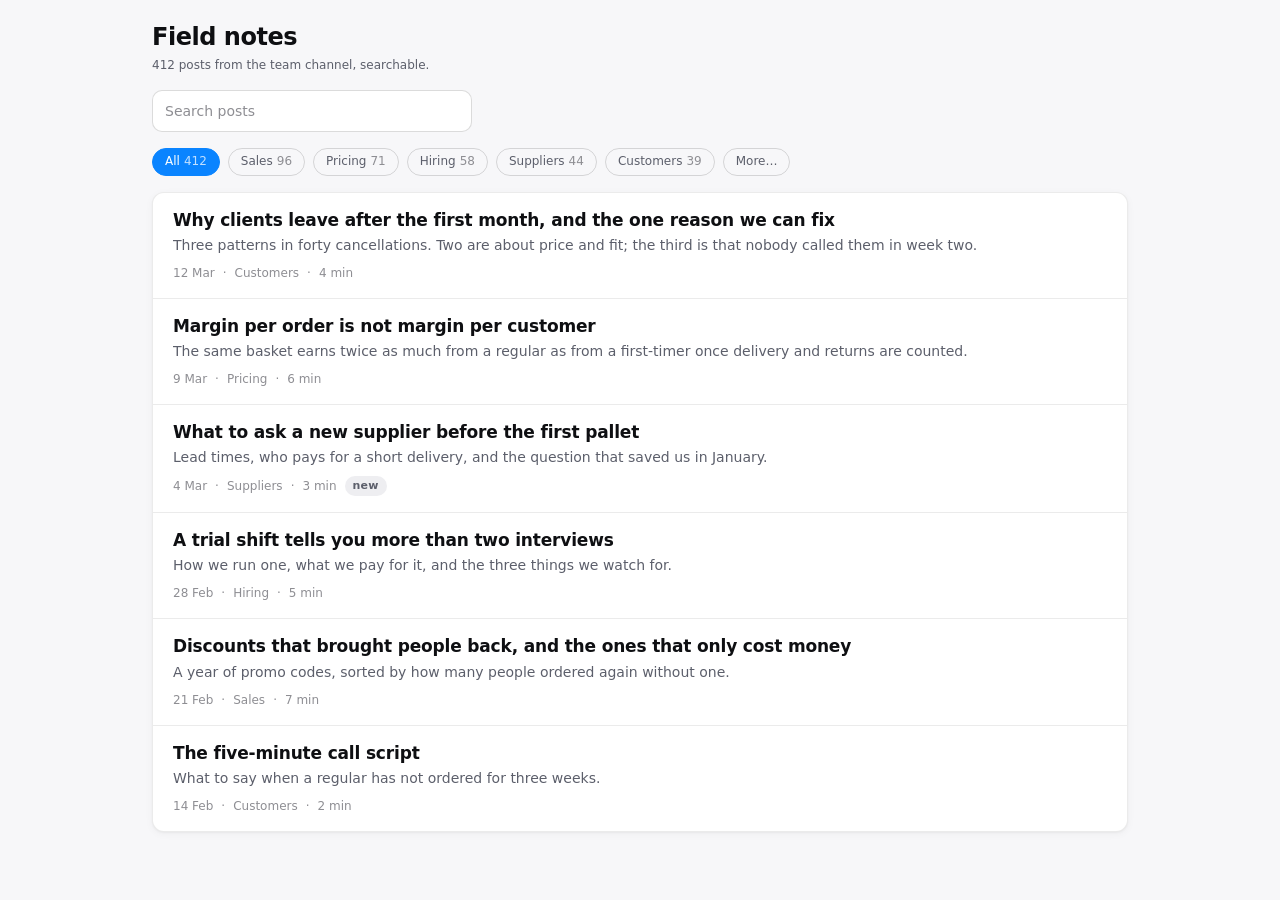
==== commit 5b7c0115: "feat: screens people read, filters that stay quiet, and an accent budget (3.14.0) Ports the design h" ====
--- a/templates/patterns/index.html
+++ b/templates/patterns/index.html
@@ -28,33 +28,46 @@
     http://127.0.0.1:8765/__shell?entry=/patterns/index.html%23library
 
   The <head> script is the starter's, shortened: handshake, appearance,
-  device. A real app copies the starter's whole block.
+  device, and the check that the message came from the shell (MAN-2506). A
+  real app copies the starter's whole block - this page has no SDK import and
+  no session runtime to protect, so it leaves out what only those need.
+
+  Ported from PR #27 (written against 2.11.0) in 3.14.0.
 -->
 <script>
   (function () {
     var root = document.documentElement;
-    var framed = false;
     var media = window.matchMedia('(prefers-color-scheme: dark)');
     root.dataset.appearance = media.matches ? 'dark' : 'light';
     window.__device = 'desktop';
 
+    function applyShellTheme(payload) {
+      if (payload.appearance) root.dataset.appearance = payload.appearance;
+      if (payload.accent) root.dataset.accent = payload.accent;
+    }
+
+    var SHELL_ORIGINS = ['https://manaurum.com', 'https://app.manaurum.com'];
+    if (/^(127\.0\.0\.1|localhost|\[::1\])$/.test(location.hostname)) {
+      SHELL_ORIGINS.push(location.origin);
+    }
+
     window.addEventListener('message', function (event) {
       var data = event.data;
       if (!data || typeof data.type !== 'string') return;
+      if (event.source !== window.parent || SHELL_ORIGINS.indexOf(event.origin) === -1) return;
       var payload = data.payload || {};
       if (data.type === 'manaurum:init' || data.type === 'manaurum:theme-change') {
-        framed = true;
-        if (payload.appearance) root.dataset.appearance = payload.appearance;
-        if (payload.accent) root.dataset.accent = payload.accent;
+        applyShellTheme(payload);
       }
       if ((data.type === 'manaurum:init' || data.type === 'manaurum:device-change') && payload.device) {
         window.__device = payload.device;
         if (document.body) document.body.dataset.device = payload.device;
       }
       if (data.type === 'manaurum:init') {
-        event.source.postMessage({ type: 'manaurum:ready' }, event.origin);
+        event.source.postMessage({ type: 'manaurum:ready', payload: { sdk_version: 'patterns' } },
+                                 event.origin);
       }
-    });
+    }, true);
   })();
 </script>
 
--- a/templates/v2-starter/src/static/app.css
+++ b/templates/v2-starter/src/static/app.css
@@ -1,5 +1,8 @@
 /* ============================================================================
    my-app — stylesheet
+   manaurum-starter app.css 3.14.0 — keep this line when you copy the file.
+   It is how the platform tells which template an app's stylesheet came from,
+   and so which apps still carry a defect fixed in a later one.
    ----------------------------------------------------------------------------
    A v2 app is an ISOLATED IFRAME that serves its own CSS. Nothing from the
    Manaurum shell cascades in: no reset, no fonts, no tokens, no component
@@ -15,14 +18,13 @@
    the OS stylesheet (`frontend/src/app/globals.css`, mirrored publicly at
    https://manaurum.com/api/library/tokens.css). Keeping the names means that
    when the shared design system becomes a dependable dependency (MAN-1401),
-   swapping to it is one `<link>` — and none of the rules below have to move.
+   swapping to it moves none of the rules below. `--app-bg`, `--surface-input`
+   and `--font-mono` are this file's own and stay here either way.
 
    Why the values are vendored here instead of `<link>`-ing that public file
    today: a stylesheet has no graceful degradation. A dynamically-imported SDK
    can fall back to `fetch()`, but a `<link>` that fails to load leaves your
-   user staring at unstyled HTML. The public file also currently documents a
-   hostname that does not resolve and is missing two of the eight OS accents.
-   Vendoring is the boring, correct choice until that is settled.
+   user staring at unstyled HTML.
 
    THREE RULES THIS FILE ENCODES, because they are the ones that get missed:
      1. The OS draws the title bar. Never draw your own.
@@ -50,7 +52,8 @@
   --fw-regular: 400; --fw-medium: 500; --fw-semibold: 600; --fw-bold: 700;
   /* `--lh-normal` is for labels, rows and short copy. Four paragraphs in a
      row at 1.5 are tiring to read; long-form text takes `--lh-relaxed`, which
-     is what `.prose` below uses. Same names and values as the OS. */
+     is what `.prose` below uses. Same names and values as the OS
+     (frontend/src/app/globals.css:255-258). */
   --lh-tight: 1.15;  --lh-snug: 1.3;   --lh-normal: 1.5;  --lh-relaxed: 1.7;
   --ls-tight: -0.02em;
 
@@ -143,8 +146,10 @@
 
 /* ── Accents ─────────────────────────────────────────────────────────────────
    The user picks one of these in OS Settings; the shell tells your app which.
-   Values copied verbatim from globals.css so your app matches the desktop
-   around it. Anything unrecognised keeps the core-blue default above. */
+   Values copied verbatim from globals.css (frontend/src/app/globals.css:376-388,
+   the nine names of backend/app/services/preferences.py) so your app matches
+   the desktop around it. Anything unrecognised keeps the core-blue default
+   above. */
 
 :root[data-accent="core-blue"] { --accent: #0a84ff; --accent-hover: #3395ff; --accent-soft: rgba(10,132,255,.12); --accent-contrast: #fff; }
 :root[data-accent="teal"]      { --accent: #5ac8fa; --accent-hover: #76d2fb; --accent-soft: rgba(90,200,250,.14);  --accent-contrast: #0e0f12; }
@@ -154,6 +159,7 @@
 :root[data-accent="graphite"]  { --accent: #8e8e93; --accent-hover: #a2a2a7; --accent-soft: rgba(142,142,147,.14); --accent-contrast: #fff; }
 :root[data-accent="amber"]     { --accent: #f59e0b; --accent-hover: #fbbf24; --accent-soft: rgba(245,158,11,.12);  --accent-contrast: #0e0f12; }
 :root[data-accent="green"]     { --accent: #30d158; --accent-hover: #4add6e; --accent-soft: rgba(48,209,88,.14);   --accent-contrast: #0e0f12; }
+:root[data-accent="verdant"]   { --accent: #02d667; --accent-hover: #2ae382; --accent-soft: rgba(2,214,103,.14);   --accent-contrast: #051a10; }
 
 /* ── Reset + page shell ─────────────────────────────────────────────────── */
 
@@ -198,20 +204,29 @@
 a { color: var(--accent); text-underline-offset: 2px; }
 
 /* The OS window is the frame. `.app` fills it and owns the ONLY outer
-   padding in the app — rule 2 at the top of this file. */
+   padding in the app — rule 2 at the top of this file.
+
+   A cap and its centring are ONE rule. Up to the cap a centred and an
+   uncentred `.app` are pixel-identical; past it, a cap with no
+   `margin-inline: auto` glues the app to the left edge of a wide window.
+   This shipped in four apps (MAN-2849), and `check_ui.py` now fails on it. */
 .app {
   display: flex;
   flex-direction: column;
   min-height: 100%;
   padding: var(--space-6);
   gap: var(--space-4);
+  width: 100%;
   max-width: var(--container-lg, 1024px);
+  margin-inline: auto;
 }
 
 /* A view (see the router in index.html) is a column of cards with the same
    rhythm as `.app` itself. Without this the cards inside a view touch: `.app`
-   spaces its OWN children, and once views existed its only child was the
-   view. That shipped in the starter from 2.9.0 to 2.11.0. */
+   spaces its OWN children, and once the router arrived (2.9.0) its only
+   children were the header and the views. The starter's overview cards sat
+   at 0px from each other until 3.14.0. A hidden view stays hidden: `[hidden]`
+   above is `!important`. */
 .app > [data-view] {
   display: flex;
   flex-direction: column;
@@ -493,13 +508,7 @@
 
 /* A horizontal strip of controls above a list: filter, search, a ghost action.
    `gap` + `flex-wrap` is the whole component; without it every app invents its
-   own margins and they never line up.
-
-   The search box takes the free width whether it is a bare `.input` or - as
-   the forms rule asks - an `.input` inside a `.field` with a label. Until
-   2.12.0 only the bare form worked: `flex: 1` landed on the wrapper's child,
-   the `.field` stayed content-sized, and the input collapsed. In a toolbar the
-   label may be `.sr-only`; it still has to exist. */
+   own margins and they never line up. */
 .toolbar {
   display: flex;
   align-items: center;
@@ -507,17 +516,25 @@
   flex-wrap: wrap;
   margin-bottom: var(--space-4);
 }
-.toolbar > .input,
-.toolbar > .field { flex: 1; min-width: 160px; }
-.toolbar > .field { margin-bottom: 0; }
+/* The search field has a preferred width and does NOT grow: with `flex: 1`
+   it swallows the whole row and flings every sibling (filter chips, a ghost
+   action) to the far edge (MAN-2849). Push things apart deliberately, with a
+   `.toolbar-spacer` - the one element here that grows. */
+.toolbar .input { width: auto; flex: 0 1 320px; min-width: 160px; }
 .toolbar-spacer { flex: 1; }
+/* The same field with its label, as the forms rule asks. Then the flex item
+   is the `.field`, not the input, so the width moves to it - otherwise the
+   input shrinks to the browser's default size. In a toolbar the label may be
+   `.sr-only`; it still has to exist. */
+.toolbar > .field { flex: 0 1 320px; min-width: 160px; margin-bottom: 0; }
+.toolbar > .field .input { width: 100%; }
 
 /* ── Filters: .chips ─────────────────────────────────────────────────────────
    A set of filters (categories, statuses, date ranges) is in half the apps
-   anyone builds, and before 2.12.0 this file had nothing for it - so filters
+   anyone builds, and until 3.14.0 this file had nothing for it - so filters
    were built from `.btn-ghost`, which is ACCENT-coloured. Thirteen categories
    became thirteen blue buttons that shouted over the content and took half
-   the first screen, with no rule broken.
+   the first screen, with no rule broken (PR #27).
 
    A chip is quiet until it is chosen: secondary text on a hairline. Only the
    selected one takes the accent, so the accent points at the one thing that
@@ -894,8 +911,11 @@
 /* Comfortable tap targets. */
 body[data-device="mobile"] .btn { min-height: 44px; padding: var(--space-3) var(--space-5); }
 body[data-device="mobile"] .form-actions { flex-direction: column; align-items: stretch; }
+body[data-device="mobile"] .toolbar .input { flex: 1 1 100%; }
+body[data-device="mobile"] .toolbar > .field { flex: 1 1 100%; }
 /* Filters: one row that scrolls sideways, not four rows that push the list
-   off the first screen. The negative margin lets the row run to the edge. */
+   off the first screen. The negative margin lets the row run to the edge -
+   it is the mobile `.app` padding above, undone. */
 body[data-device="mobile"] .chips {
   flex-wrap: nowrap;
   overflow-x: auto;
@@ -911,7 +931,6 @@
 body[data-device="mobile"] .reader { padding-block: 0 var(--space-8); }
 body[data-device="mobile"] .article-title { font-size: var(--fs-title-3); }
 body[data-device="mobile"] .lead { font-size: var(--fs-callout); }
-body[data-device="mobile"] .prose { font-size: var(--fs-callout); }
 body[data-device="mobile"] .row-meta { max-width: 50%; }
 
 @media (prefers-reduced-motion: reduce) {
